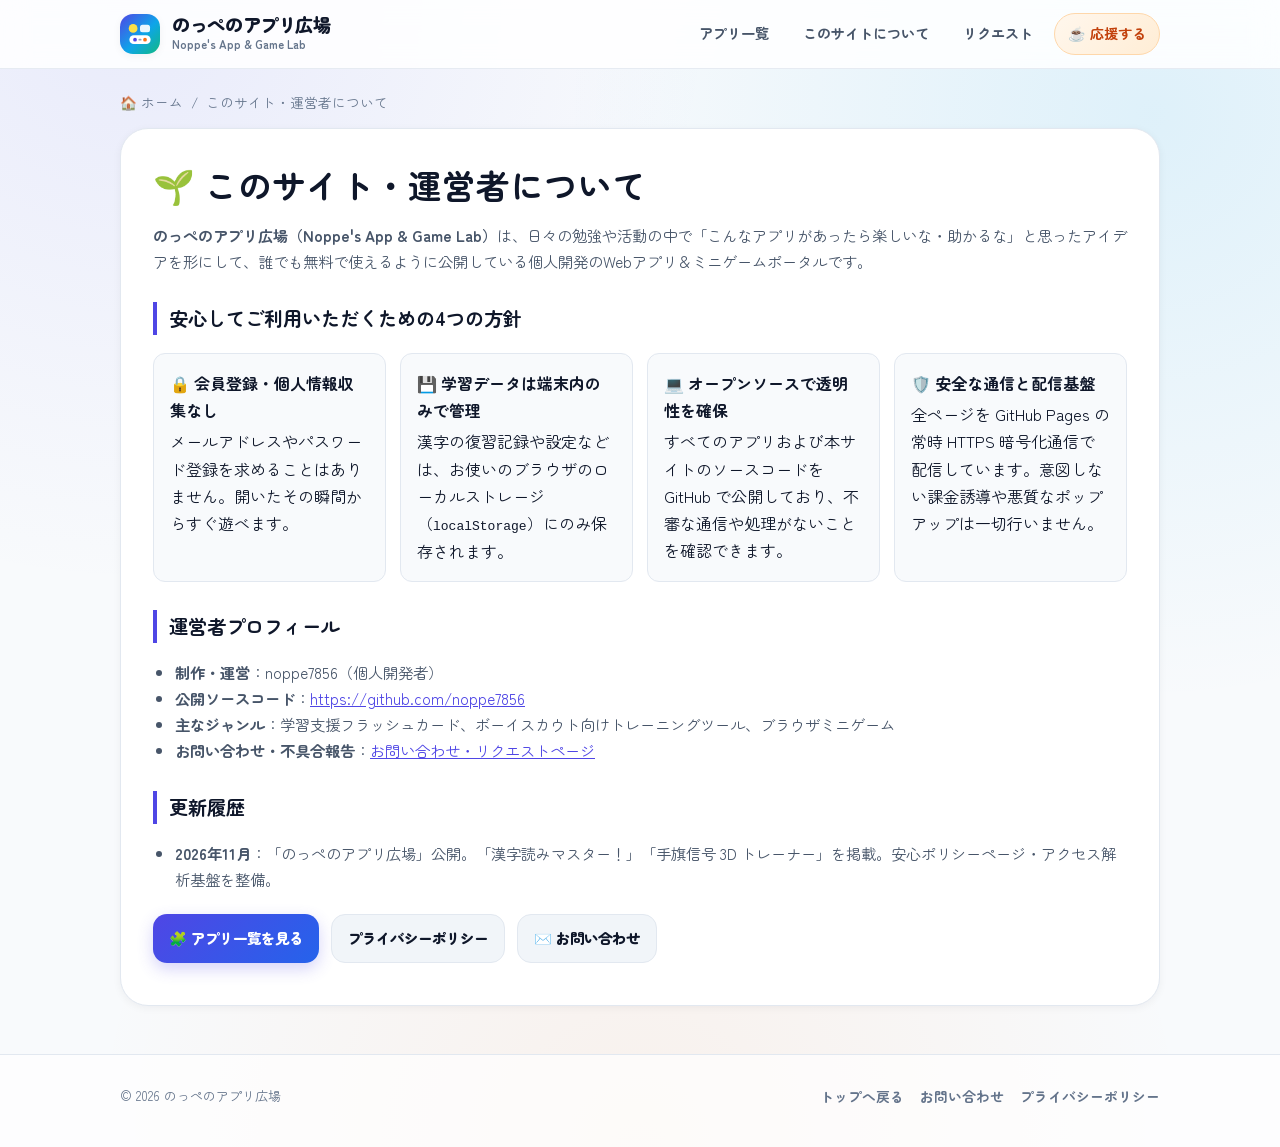
==== about.html @ ec3c34b5 "Add trust & safety pages, OGP image, JSON-LD, shared analytics module, admin stats dashboard, and si" ====
<!DOCTYPE html>
<html lang="ja">
<head>
  <meta charset="UTF-8" />
  <meta name="viewport" content="width=device-width, initial-scale=1.0" />
  <title>このサイト・運営者について｜のっぺのアプリ広場</title>
  <meta name="description" content="のっぺのアプリ広場の運営方針・安全性への取り組み・オープンソース公開・更新履歴についてご紹介します。" />
  <link rel="canonical" href="https://noppe7856.github.io/about.html" />
  <meta property="og:type" content="article" />
  <meta property="og:title" content="このサイト・運営者について｜のっぺのアプリ広場" />
  <meta property="og:description" content="お子さまや保護者・指導者の方も安心して使える無料Webアプリ＆ゲームを公開している個人開発ポータルです。" />
  <meta property="og:url" content="https://noppe7856.github.io/about.html" />
  <meta property="og:image" content="https://noppe7856.github.io/assets/og-image.png" />
  <meta name="twitter:card" content="summary_large_image" />
  <link rel="icon" type="image/svg+xml" href="./assets/favicon.svg" />
  <link rel="preconnect" href="https://fonts.googleapis.com" />
  <link rel="preconnect" href="https://fonts.gstatic.com" crossorigin />
  <link href="https://fonts.googleapis.com/css2?family=Zen+Maru+Gothic:wght@500;700;900&display=swap" rel="stylesheet" />
  <link rel="stylesheet" href="./css/styles.css" />
</head>
<body>
  <header class="site-header">
    <div class="container header-inner">
      <a href="./" class="brand-link">
        <img src="./assets/favicon.svg" alt="" class="brand-logo" />
        <div>
          <div class="brand-name" data-site-name>のっぺのアプリ広場</div>
          <div class="brand-sub" data-site-sub>Noppe's App &amp; Game Lab</div>
        </div>
      </a>
      <nav class="header-nav">
        <a href="./#apps" class="nav-link">アプリ一覧</a>
        <a href="./about.html" class="nav-link">このサイトについて</a>
        <a href="./contact.html" class="nav-link">リクエスト</a>
        <a href="./#support" class="nav-link support-pill">☕ 応援する</a>
      </nav>
    </div>
  </header>

  <main class="container">
    <nav class="breadcrumb" aria-label="パンくずリスト">
      <a href="./">🏠 ホーム</a>
      <span>/</span>
      <span>このサイト・運営者について</span>
    </nav>

    <article class="article-card">
      <h1>🌱 このサイト・運営者について</h1>
      <p>
        <strong>のっぺのアプリ広場（Noppe's App &amp; Game Lab）</strong>は、日々の勉強や活動の中で「こんなアプリがあったら楽しいな・助かるな」と思ったアイデアを形にして、誰でも無料で使えるように公開している個人開発のWebアプリ＆ミニゲームポータルです。
      </p>

      <h2>安心してご利用いただくための4つの方針</h2>
      <div class="feature-grid">
        <div class="feature-item">
          <strong>🔒 会員登録・個人情報収集なし</strong>
          メールアドレスやパスワード登録を求めることはありません。開いたその瞬間からすぐ遊べます。
        </div>
        <div class="feature-item">
          <strong>💾 学習データは端末内のみで管理</strong>
          漢字の復習記録や設定などは、お使いのブラウザのローカルストレージ（<code>localStorage</code>）にのみ保存されます。
        </div>
        <div class="feature-item">
          <strong>💻 オープンソースで透明性を確保</strong>
          すべてのアプリおよび本サイトのソースコードを GitHub で公開しており、不審な通信や処理がないことを確認できます。
        </div>
        <div class="feature-item">
          <strong>🛡️ 安全な通信と配信基盤</strong>
          全ページを GitHub Pages の常時 HTTPS 暗号化通信で配信しています。意図しない課金誘導や悪質なポップアップは一切行いません。
        </div>
      </div>

      <h2>運営者プロフィール</h2>
      <ul>
        <li><strong>制作・運営</strong>：noppe7856（個人開発者）</li>
        <li><strong>公開ソースコード</strong>：<a href="https://github.com/noppe7856" target="_blank" rel="noopener noreferrer" style="color:var(--primary);text-decoration:underline;">https://github.com/noppe7856</a></li>
        <li><strong>主なジャンル</strong>：学習支援フラッシュカード、ボーイスカウト向けトレーニングツール、ブラウザミニゲーム</li>
        <li><strong>お問い合わせ・不具合報告</strong>：<a href="./contact.html" style="color:var(--primary);text-decoration:underline;">お問い合わせ・リクエストページ</a></li>
      </ul>

      <h2>更新履歴</h2>
      <ul>
        <li><strong>2026年11月</strong>：「のっぺのアプリ広場」公開。「漢字読みマスター！」「手旗信号 3D トレーナー」を掲載。安心ポリシーページ・アクセス解析基盤を整備。</li>
      </ul>

      <div class="cta-bar">
        <a href="./#apps" class="btn btn-primary">🧩 アプリ一覧を見る</a>
        <a href="./privacy.html" class="btn btn-secondary">プライバシーポリシー</a>
        <a href="./contact.html" class="btn btn-secondary">✉️ お問い合わせ</a>
      </div>
    </article>
  </main>

  <footer class="site-footer">
    <div class="container footer-inner">
      <div class="copyright">&copy; <span data-year>2026</span> <span data-site-name>のっぺのアプリ広場</span></div>
      <div class="footer-links">
        <a href="./">トップへ戻る</a>
        <a href="./contact.html">お問い合わせ</a>
        <a href="./privacy.html">プライバシーポリシー</a>
      </div>
    </div>
  </footer>

  <script type="module" src="./js/app.js"></script>
</body>
</html>
---- css/styles.css ----
:root {
  --bg: #f8fafc;
  --bg-warm: #fffdf8;
  --surface: #ffffff;
  --surface-soft: #f1f5f9;
  --text: #0f172a;
  --text-muted: #475569;
  --text-subtle: #64748b;
  --border: #e2e8f0;
  --primary: #4f46e5;
  --primary-hover: #4338ca;
  --secondary: #0ea5e9;
  --accent: #f97316;
  --emerald: #10b981;
  --radius-sm: 12px;
  --radius-md: 20px;
  --radius-lg: 28px;
  --shadow-sm: 0 2px 8px rgba(15, 23, 42, 0.05);
  --shadow-md: 0 10px 30px -10px rgba(79, 70, 229, 0.16), 0 4px 12px rgba(15, 23, 42, 0.05);
  --shadow-lg: 0 20px 45px -16px rgba(79, 70, 229, 0.24), 0 8px 20px rgba(15, 23, 42, 0.06);
}

*,
*::before,
*::after {
  box-sizing: border-box;
}

html {
  scroll-behavior: smooth;
}

body {
  margin: 0;
  font-family: "Zen Maru Gothic", "Hiragino Maru Gothic ProN", "Hiragino Kaku Gothic ProN", "Yu Gothic", Meiryo, sans-serif;
  color: var(--text);
  background:
    radial-gradient(circle at 10% 0%, rgba(99, 102, 241, 0.1), transparent 36%),
    radial-gradient(circle at 90% 10%, rgba(14, 165, 233, 0.11), transparent 38%),
    radial-gradient(circle at 50% 100%, rgba(249, 115, 22, 0.07), transparent 42%),
    var(--bg);
  min-height: 100vh;
  line-height: 1.7;
  -webkit-font-smoothing: antialiased;
}

a {
  color: inherit;
  text-decoration: none;
}

.container {
  width: 100%;
  max-width: 1080px;
  margin: 0 auto;
  padding: 0 20px;
}

/* Header */
.site-header {
  position: sticky;
  top: 0;
  z-index: 40;
  background: rgba(255, 255, 255, 0.86);
  backdrop-filter: blur(14px);
  -webkit-backdrop-filter: blur(14px);
  border-bottom: 1px solid rgba(226, 232, 240, 0.85);
}

.header-inner {
  display: flex;
  align-items: center;
  justify-content: space-between;
  gap: 16px;
  min-height: 68px;
}

.brand-link {
  display: inline-flex;
  align-items: center;
  gap: 12px;
}

.brand-logo {
  width: 40px;
  height: 40px;
  border-radius: 13px;
  box-shadow: var(--shadow-sm);
  flex-shrink: 0;
}

.brand-name {
  font-size: 1.15rem;
  font-weight: 800;
  letter-spacing: -0.02em;
  line-height: 1.2;
}

.brand-sub {
  font-size: 0.72rem;
  color: var(--text-subtle);
  font-weight: 700;
}

.header-nav {
  display: flex;
  align-items: center;
  gap: 8px;
  flex-wrap: wrap;
}

.nav-link {
  padding: 8px 13px;
  border-radius: 999px;
  font-size: 0.88rem;
  font-weight: 700;
  color: var(--text-muted);
  transition: background 0.18s ease, color 0.18s ease, transform 0.18s ease;
}

.nav-link:hover {
  background: var(--surface-soft);
  color: var(--primary);
}

.nav-link.support-pill {
  background: linear-gradient(135deg, #fff7ed, #ffedd5);
  color: #c2410c;
  border: 1px solid #fed7aa;
}

.nav-link.support-pill:hover {
  transform: translateY(-1px);
  box-shadow: 0 4px 12px rgba(249, 115, 22, 0.18);
}

/* Hero */
.hero {
  padding: 46px 0 28px;
}

.hero-card {
  position: relative;
  overflow: hidden;
  border-radius: var(--radius-lg);
  padding: 40px 36px;
  background: linear-gradient(135deg, #4f46e5 0%, #2563eb 52%, #0ea5e9 100%);
  color: #ffffff;
  box-shadow: var(--shadow-lg);
}

.hero-card::before,
.hero-card::after {
  content: "";
  position: absolute;
  border-radius: 999px;
  pointer-events: none;
}

.hero-card::before {
  width: 280px;
  height: 280px;
  right: -70px;
  top: -80px;
  background: radial-gradient(circle, rgba(255, 255, 255, 0.24), transparent 70%);
}

.hero-card::after {
  width: 220px;
  height: 220px;
  left: -60px;
  bottom: -90px;
  background: radial-gradient(circle, rgba(253, 224, 71, 0.22), transparent 70%);
}

.hero-content {
  position: relative;
  z-index: 1;
  max-width: 720px;
}

.hero-eyebrow {
  display: inline-flex;
  align-items: center;
  gap: 8px;
  padding: 6px 14px;
  border-radius: 999px;
  background: rgba(255, 255, 255, 0.18);
  border: 1px solid rgba(255, 255, 255, 0.28);
  font-size: 0.82rem;
  font-weight: 700;
  margin-bottom: 14px;
}

.hero h1 {
  margin: 0 0 12px;
  font-size: clamp(1.7rem, 3.8vw, 2.55rem);
  line-height: 1.28;
  letter-spacing: -0.02em;
}

.hero p {
  margin: 0 0 22px;
  font-size: clamp(0.95rem, 1.8vw, 1.08rem);
  color: rgba(255, 255, 255, 0.92);
}

.hero-badges {
  display: flex;
  flex-wrap: wrap;
  gap: 10px;
}

.hero-badge {
  display: inline-flex;
  align-items: center;
  gap: 6px;
  padding: 7px 14px;
  border-radius: 999px;
  background: rgba(15, 23, 42, 0.18);
  font-size: 0.84rem;
  font-weight: 700;
}

/* Section & Controls */
.section {
  padding: 24px 0;
}

.section-header {
  display: flex;
  align-items: flex-end;
  justify-content: space-between;
  gap: 16px;
  flex-wrap: wrap;
  margin-bottom: 18px;
}

.section-title {
  margin: 0;
  font-size: 1.4rem;
  font-weight: 800;
  letter-spacing: -0.01em;
  display: flex;
  align-items: center;
  gap: 8px;
}

.section-sub {
  margin: 4px 0 0;
  font-size: 0.9rem;
  color: var(--text-subtle);
}

.toolbar {
  display: flex;
  align-items: center;
  justify-content: space-between;
  gap: 14px;
  flex-wrap: wrap;
  margin-bottom: 22px;
}

.filter-tabs {
  display: flex;
  align-items: center;
  gap: 8px;
  flex-wrap: wrap;
}

.filter-btn {
  border: 1px solid var(--border);
  background: var(--surface);
  color: var(--text-muted);
  padding: 8px 15px;
  border-radius: 999px;
  font-family: inherit;
  font-size: 0.88rem;
  font-weight: 700;
  cursor: pointer;
  transition: all 0.18s ease;
}

.filter-btn:hover {
  border-color: #c7d2fe;
  color: var(--primary);
}

.filter-btn.active {
  background: var(--primary);
  color: #ffffff;
  border-color: var(--primary);
  box-shadow: 0 6px 16px rgba(79, 70, 229, 0.25);
}

.search-box {
  position: relative;
  flex: 0 1 260px;
  width: 100%;
}

.search-box input {
  width: 100%;
  padding: 10px 14px 10px 38px;
  border-radius: 999px;
  border: 1px solid var(--border);
  background: var(--surface);
  font-family: inherit;
  font-size: 0.9rem;
  color: var(--text);
  outline: none;
  transition: border-color 0.18s ease, box-shadow 0.18s ease;
}

.search-box input:focus {
  border-color: var(--primary);
  box-shadow: 0 0 0 3px rgba(79, 70, 229, 0.14);
}

.search-icon {
  position: absolute;
  left: 13px;
  top: 50%;
  transform: translateY(-50%);
  font-size: 0.95rem;
  pointer-events: none;
}

/* App Cards Grid */
.apps-grid {
  display: grid;
  grid-template-columns: repeat(auto-fill, minmax(300px, 1fr));
  gap: 22px;
}

.app-card {
  display: flex;
  flex-direction: column;
  background: var(--surface);
  border: 1px solid var(--border);
  border-radius: var(--radius-md);
  overflow: hidden;
  box-shadow: var(--shadow-sm);
  transition: transform 0.22s ease, box-shadow 0.22s ease, border-color 0.22s ease;
}

.app-card:hover {
  transform: translateY(-5px);
  box-shadow: var(--shadow-md);
  border-color: #cbd5e1;
}

.app-thumb {
  position: relative;
  height: 158px;
  padding: 20px;
  display: flex;
  align-items: center;
  justify-content: center;
  color: #ffffff;
  overflow: hidden;
}

.app-thumb::after {
  content: "";
  position: absolute;
  inset: 0;
  background: radial-gradient(circle at 80% 20%, rgba(255, 255, 255, 0.28), transparent 55%);
  pointer-events: none;
}

.app-thumb-icon {
  position: relative;
  z-index: 1;
  width: 78px;
  height: 78px;
  border-radius: 24px;
  background: rgba(255, 255, 255, 0.22);
  border: 2px solid rgba(255, 255, 255, 0.45);
  backdrop-filter: blur(8px);
  display: flex;
  align-items: center;
  justify-content: center;
  font-size: 2.35rem;
  font-weight: 900;
  box-shadow: 0 12px 24px rgba(15, 23, 42, 0.16);
}

.app-badge {
  position: absolute;
  top: 14px;
  left: 14px;
  z-index: 2;
  padding: 4px 11px;
  border-radius: 999px;
  background: rgba(15, 23, 42, 0.34);
  backdrop-filter: blur(6px);
  font-size: 0.75rem;
  font-weight: 700;
  color: #ffffff;
}

.app-category-chip {
  position: absolute;
  bottom: 12px;
  right: 14px;
  z-index: 2;
  padding: 4px 10px;
  border-radius: 999px;
  background: rgba(255, 255, 255, 0.92);
  color: var(--text);
  font-size: 0.74rem;
  font-weight: 800;
}

.app-body {
  padding: 20px;
  display: flex;
  flex-direction: column;
  flex: 1;
}

.app-title {
  margin: 0 0 4px;
  font-size: 1.2rem;
  font-weight: 800;
}

.app-subtitle {
  margin: 0 0 10px;
  font-size: 0.83rem;
  font-weight: 700;
  color: var(--primary);
}

.app-desc {
  margin: 0 0 14px;
  font-size: 0.9rem;
  color: var(--text-muted);
  flex: 1;
}

.tag-list {
  display: flex;
  flex-wrap: wrap;
  gap: 6px;
  margin-bottom: 16px;
}

.tag {
  padding: 3px 10px;
  border-radius: 999px;
  background: var(--surface-soft);
  color: var(--text-subtle);
  font-size: 0.76rem;
  font-weight: 700;
}

.app-actions {
  display: grid;
  grid-template-columns: 1fr auto;
  gap: 10px;
}

.btn {
  display: inline-flex;
  align-items: center;
  justify-content: center;
  gap: 7px;
  padding: 11px 16px;
  border-radius: 14px;
  font-family: inherit;
  font-size: 0.9rem;
  font-weight: 800;
  border: none;
  cursor: pointer;
  transition: transform 0.16s ease, box-shadow 0.16s ease, background 0.16s ease;
}

.btn:active {
  transform: scale(0.98);
}

.btn-primary {
  background: linear-gradient(135deg, #4f46e5, #2563eb);
  color: #ffffff;
  box-shadow: 0 6px 16px rgba(79, 70, 229, 0.24);
}

.btn-primary:hover {
  transform: translateY(-1px);
  box-shadow: 0 10px 22px rgba(79, 70, 229, 0.3);
}

.btn-secondary {
  background: var(--surface-soft);
  color: var(--text);
  border: 1px solid var(--border);
}

.btn-secondary:hover {
  background: #e2e8f0;
}

.btn-support {
  background: linear-gradient(135deg, #f97316, #ec4899);
  color: #ffffff;
  box-shadow: 0 8px 20px rgba(249, 115, 22, 0.28);
}

.btn-support:hover {
  transform: translateY(-2px);
  box-shadow: 0 12px 24px rgba(249, 115, 22, 0.35);
}

/* Coming Soon Card */
.app-card.coming-soon {
  border: 2px dashed #cbd5e1;
  background: linear-gradient(180deg, rgba(255, 255, 255, 0.72), rgba(241, 245, 249, 0.82));
  justify-content: center;
  align-items: center;
  text-align: center;
  padding: 32px 24px;
  box-shadow: none;
}

.app-card.coming-soon:hover {
  transform: translateY(-2px);
  border-color: #94a3b8;
}

.coming-emoji {
  font-size: 2.6rem;
  margin-bottom: 10px;
}

/* Ad Slot (Hidden unless AdSense is enabled in site-config.js) */
.ad-slot-wrapper {
  display: none;
  margin: 26px 0;
  padding: 14px;
  border-radius: var(--radius-md);
  background: var(--surface);
  border: 1px solid var(--border);
  text-align: center;
}

.ad-slot-wrapper.is-active {
  display: block;
}

.ad-label {
  font-size: 0.72rem;
  color: var(--text-subtle);
  letter-spacing: 0.08em;
  margin-bottom: 8px;
}

/* Support Banner */
.support-card {
  border-radius: var(--radius-lg);
  padding: 32px 30px;
  background: linear-gradient(135deg, #fff7ed 0%, #fff1f2 52%, #eef2ff 100%);
  border: 1px solid #fed7aa;
  box-shadow: var(--shadow-sm);
  display: grid;
  grid-template-columns: 1.5fr 1fr;
  gap: 24px;
  align-items: center;
}

.support-card h2 {
  margin: 0 0 8px;
  font-size: 1.45rem;
  font-weight: 800;
  color: #9a3412;
}

.support-card p {
  margin: 0;
  color: var(--text-muted);
  font-size: 0.95rem;
}

.support-actions {
  display: flex;
  flex-direction: column;
  gap: 10px;
}

.support-status-note {
  font-size: 0.8rem;
  color: #9a3412;
  background: rgba(255, 255, 255, 0.78);
  border: 1px dashed #fdba74;
  border-radius: 12px;
  padding: 10px 12px;
}

.share-row {
  display: flex;
  gap: 8px;
  flex-wrap: wrap;
}

.share-btn {
  flex: 1;
  min-width: 110px;
  padding: 9px 12px;
  border-radius: 12px;
  border: 1px solid var(--border);
  background: var(--surface);
  font-family: inherit;
  font-size: 0.84rem;
  font-weight: 700;
  color: var(--text);
  cursor: pointer;
  display: inline-flex;
  align-items: center;
  justify-content: center;
  gap: 6px;
  transition: background 0.16s ease, transform 0.16s ease;
}

.share-btn:hover {
  background: var(--surface-soft);
  transform: translateY(-1px);
}

/* Detail & Article Pages */
.breadcrumb {
  display: flex;
  align-items: center;
  gap: 8px;
  font-size: 0.85rem;
  color: var(--text-subtle);
  margin: 22px 0 14px;
}

.breadcrumb a:hover {
  color: var(--primary);
  text-decoration: underline;
}

.article-card {
  background: var(--surface);
  border: 1px solid var(--border);
  border-radius: var(--radius-lg);
  padding: 34px 32px;
  box-shadow: var(--shadow-sm);
}

.article-card h1 {
  margin: 0 0 10px;
  font-size: clamp(1.5rem, 3vw, 2.1rem);
  line-height: 1.3;
}

.article-card h2 {
  margin: 28px 0 10px;
  font-size: 1.2rem;
  padding-left: 12px;
  border-left: 4px solid var(--primary);
}

.article-card p,
.article-card li {
  color: var(--text-muted);
  font-size: 0.96rem;
}

.article-card ul,
.article-card ol {
  padding-left: 22px;
}

.feature-grid {
  display: grid;
  grid-template-columns: repeat(auto-fit, minmax(220px, 1fr));
  gap: 14px;
  margin: 18px 0;
}

.feature-item {
  background: var(--bg);
  border: 1px solid var(--border);
  border-radius: var(--radius-sm);
  padding: 16px;
}

.feature-item strong {
  display: block;
  margin-bottom: 4px;
  color: var(--text);
}

.cta-bar {
  display: flex;
  flex-wrap: wrap;
  gap: 12px;
  margin: 22px 0 8px;
}

/* Footer */
.site-footer {
  margin-top: 48px;
  padding: 30px 0 40px;
  border-top: 1px solid var(--border);
  background: rgba(255, 255, 255, 0.7);
}

.footer-inner {
  display: flex;
  align-items: center;
  justify-content: space-between;
  gap: 16px;
  flex-wrap: wrap;
}

.footer-links {
  display: flex;
  align-items: center;
  gap: 16px;
  flex-wrap: wrap;
  font-size: 0.86rem;
  font-weight: 700;
  color: var(--text-subtle);
}

.footer-links a:hover {
  color: var(--primary);
}

.copyright {
  font-size: 0.82rem;
  color: var(--text-subtle);
}

.empty-result {
  grid-column: 1 / -1;
  text-align: center;
  padding: 44px 20px;
  background: var(--surface);
  border: 1px dashed var(--border);
  border-radius: var(--radius-md);
  color: var(--text-subtle);
}

.toast {
  position: fixed;
  bottom: 24px;
  left: 50%;
  transform: translateX(-50%) translateY(20px);
  background: #0f172a;
  color: #ffffff;
  padding: 10px 18px;
  border-radius: 999px;
  font-size: 0.86rem;
  font-weight: 700;
  opacity: 0;
  pointer-events: none;
  transition: opacity 0.22s ease, transform 0.22s ease;
  z-index: 60;
}

.toast.show {
  opacity: 1;
  transform: translateX(-50%) translateY(0);
}

/* Trust & Safety Section */
.trust-strip {
  display: grid;
  grid-template-columns: repeat(auto-fit, minmax(210px, 1fr));
  gap: 14px;
  margin-top: 20px;
}

.trust-item {
  background: var(--surface);
  border: 1px solid var(--border);
  border-radius: var(--radius-sm);
  padding: 16px;
  box-shadow: var(--shadow-sm);
  display: flex;
  align-items: flex-start;
  gap: 12px;
}

.trust-icon {
  width: 38px;
  height: 38px;
  border-radius: 12px;
  background: #eef2ff;
  color: var(--primary);
  display: inline-flex;
  align-items: center;
  justify-content: center;
  font-size: 1.2rem;
  flex-shrink: 0;
}

.trust-item strong {
  display: block;
  font-size: 0.92rem;
  margin-bottom: 2px;
}

.trust-item span {
  display: block;
  font-size: 0.8rem;
  color: var(--text-subtle);
  line-height: 1.5;
}

.app-trust-meta {
  display: flex;
  align-items: center;
  justify-content: space-between;
  gap: 8px;
  flex-wrap: wrap;
  padding: 8px 10px;
  margin-bottom: 14px;
  border-radius: 10px;
  background: #f8fafc;
  border: 1px solid var(--border);
  font-size: 0.74rem;
  color: var(--text-subtle);
}

.app-trust-meta a {
  color: var(--primary);
  font-weight: 700;
}

.app-trust-meta a:hover {
  text-decoration: underline;
}

/* Admin Stats Dashboard */
.status-grid {
  display: grid;
  grid-template-columns: repeat(auto-fit, minmax(230px, 1fr));
  gap: 14px;
  margin: 18px 0 24px;
}

.status-card {
  background: var(--bg);
  border: 1px solid var(--border);
  border-radius: var(--radius-sm);
  padding: 16px;
}

.status-head {
  display: flex;
  align-items: center;
  justify-content: space-between;
  gap: 8px;
  margin-bottom: 8px;
}

.pill-ok {
  display: inline-flex;
  align-items: center;
  gap: 4px;
  padding: 3px 10px;
  border-radius: 999px;
  background: #dcfce7;
  color: #166534;
  font-size: 0.74rem;
  font-weight: 800;
}

.pill-off {
  display: inline-flex;
  align-items: center;
  gap: 4px;
  padding: 3px 10px;
  border-radius: 999px;
  background: #f1f5f9;
  color: #64748b;
  font-size: 0.74rem;
  font-weight: 800;
}

.stats-table {
  width: 100%;
  border-collapse: collapse;
  font-size: 0.88rem;
  margin: 14px 0;
}

.stats-table th,
.stats-table td {
  padding: 10px 12px;
  border-bottom: 1px solid var(--border);
  text-align: left;
}

.stats-table th {
  background: var(--surface-soft);
  font-weight: 800;
  color: var(--text);
}

.code-block {
  background: #0f172a;
  color: #e2e8f0;
  padding: 14px 16px;
  border-radius: 12px;
  overflow-x: auto;
  font-family: ui-monospace, SFMono-Regular, Menlo, Monaco, Consolas, monospace;
  font-size: 0.82rem;
  line-height: 1.6;
}

@media (max-width: 760px) {
  .hero-card {
    padding: 28px 22px;
  }

  .support-card {
    grid-template-columns: 1fr;
    padding: 24px 20px;
  }

  .article-card {
    padding: 24px 18px;
  }

  .header-inner {
    padding: 8px 0;
  }
}
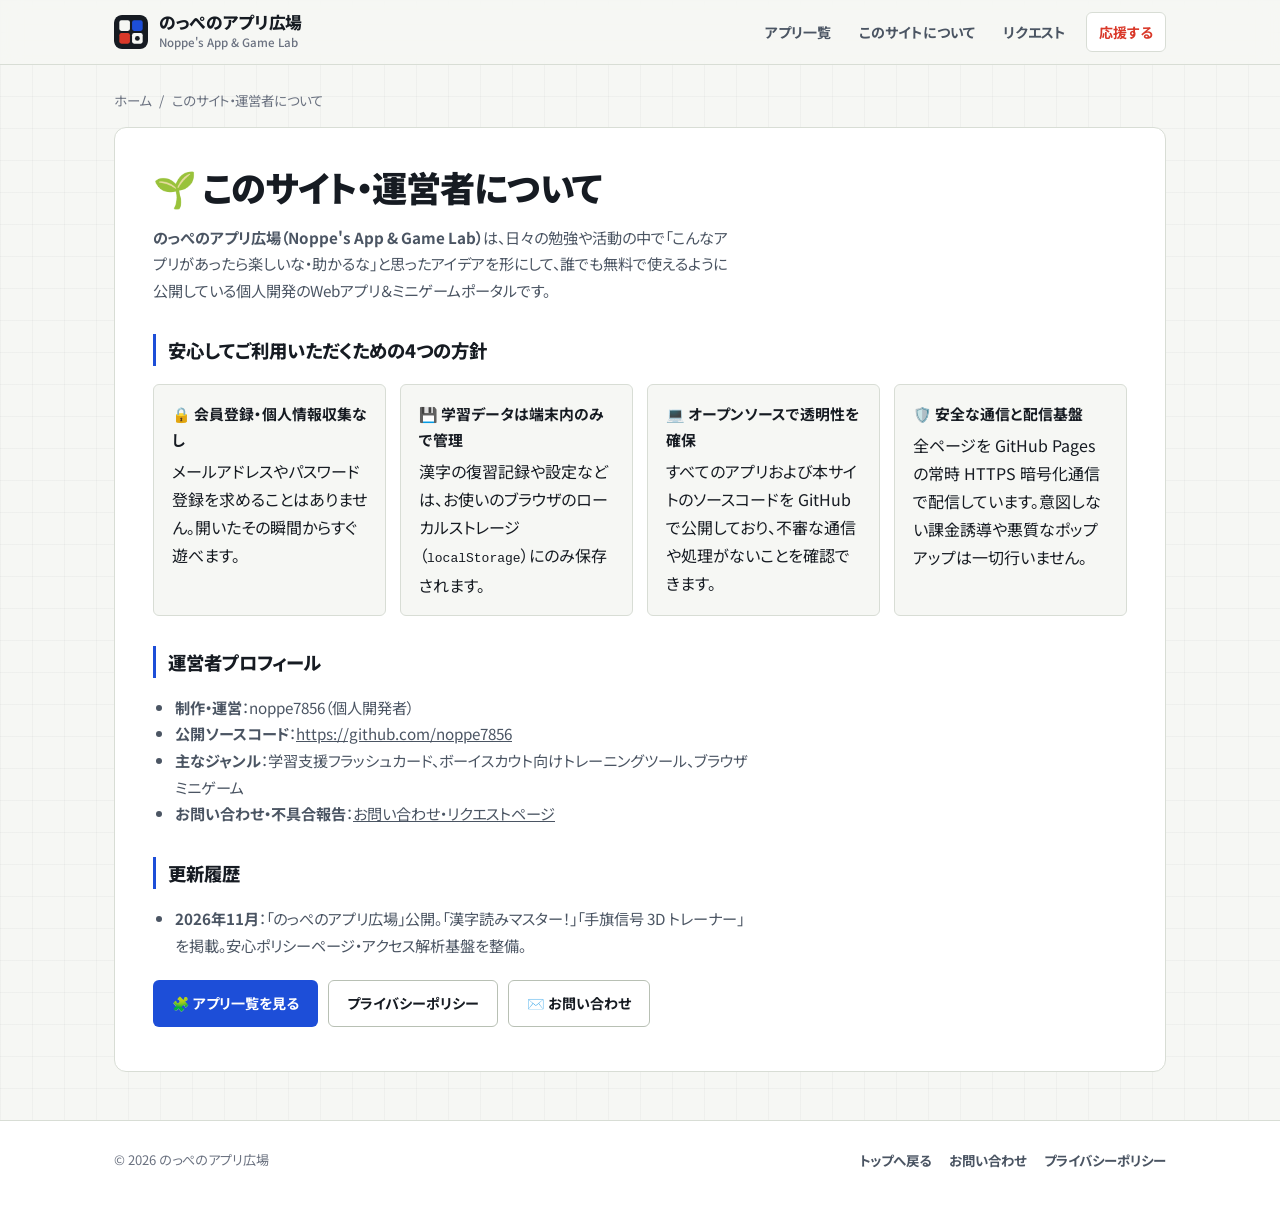
==== commit e470736d: "Redesign portal with editorial craft stationery system and custom SVG app artwork" ====
--- a/about.html
+++ b/about.html
@@ -15,7 +15,7 @@
   <link rel="icon" type="image/svg+xml" href="./assets/favicon.svg" />
   <link rel="preconnect" href="https://fonts.googleapis.com" />
   <link rel="preconnect" href="https://fonts.gstatic.com" crossorigin />
-  <link href="https://fonts.googleapis.com/css2?family=Zen+Maru+Gothic:wght@500;700;900&display=swap" rel="stylesheet" />
+  <link href="https://fonts.googleapis.com/css2?family=Noto+Sans+JP:wght@500;700;900&display=swap" rel="stylesheet" />
   <link rel="stylesheet" href="./css/styles.css" />
 </head>
 <body>
@@ -32,14 +32,14 @@
         <a href="./#apps" class="nav-link">アプリ一覧</a>
         <a href="./about.html" class="nav-link">このサイトについて</a>
         <a href="./contact.html" class="nav-link">リクエスト</a>
-        <a href="./#support" class="nav-link support-pill">☕ 応援する</a>
+        <a href="./#support" class="nav-link support-pill">応援する</a>
       </nav>
     </div>
   </header>
 
   <main class="container">
     <nav class="breadcrumb" aria-label="パンくずリスト">
-      <a href="./">🏠 ホーム</a>
+      <a href="./">ホーム</a>
       <span>/</span>
       <span>このサイト・運営者について</span>
     </nav>
--- a/css/styles.css
+++ b/css/styles.css
@@ -1,23 +1,21 @@
 :root {
-  --bg: #f8fafc;
-  --bg-warm: #fffdf8;
+  --paper: #f6f7f4;
   --surface: #ffffff;
-  --surface-soft: #f1f5f9;
-  --text: #0f172a;
-  --text-muted: #475569;
-  --text-subtle: #64748b;
-  --border: #e2e8f0;
-  --primary: #4f46e5;
-  --primary-hover: #4338ca;
-  --secondary: #0ea5e9;
-  --accent: #f97316;
-  --emerald: #10b981;
-  --radius-sm: 12px;
-  --radius-md: 20px;
-  --radius-lg: 28px;
-  --shadow-sm: 0 2px 8px rgba(15, 23, 42, 0.05);
-  --shadow-md: 0 10px 30px -10px rgba(79, 70, 229, 0.16), 0 4px 12px rgba(15, 23, 42, 0.05);
-  --shadow-lg: 0 20px 45px -16px rgba(79, 70, 229, 0.24), 0 8px 20px rgba(15, 23, 42, 0.06);
+  --surface-tint: #eef0eb;
+  --ink: #161b22;
+  --ink-muted: #4b5563;
+  --ink-subtle: #6b7280;
+  --line: #d8ddd5;
+  --line-strong: #b8c0b4;
+  --cobalt: #1d4ed8;
+  --cobalt-hover: #1e40af;
+  --cobalt-soft: #eff6ff;
+  --signal: #d93829;
+  --signal-soft: #fef2f2;
+  --focus: #1d4ed8;
+  --radius-sm: 6px;
+  --radius-md: 12px;
+  --radius-lg: 18px;
 }
 
 *,
@@ -32,15 +30,16 @@
 
 body {
   margin: 0;
-  font-family: "Zen Maru Gothic", "Hiragino Maru Gothic ProN", "Hiragino Kaku Gothic ProN", "Yu Gothic", Meiryo, sans-serif;
-  color: var(--text);
-  background:
-    radial-gradient(circle at 10% 0%, rgba(99, 102, 241, 0.1), transparent 36%),
-    radial-gradient(circle at 90% 10%, rgba(14, 165, 233, 0.11), transparent 38%),
-    radial-gradient(circle at 50% 100%, rgba(249, 115, 22, 0.07), transparent 42%),
-    var(--bg);
+  font-family: "Noto Sans JP", "Hiragino Kaku Gothic ProN", "Yu Gothic", Meiryo, sans-serif;
+  font-feature-settings: "palt" 1;
+  color: var(--ink);
+  background-color: var(--paper);
+  background-image:
+    linear-gradient(to right, rgba(22, 27, 34, 0.03) 1px, transparent 1px),
+    linear-gradient(to bottom, rgba(22, 27, 34, 0.03) 1px, transparent 1px);
+  background-size: 32px 32px;
   min-height: 100vh;
-  line-height: 1.7;
+  line-height: 1.75;
   -webkit-font-smoothing: antialiased;
 }
 
@@ -49,11 +48,18 @@
   text-decoration: none;
 }
 
+a:focus-visible,
+button:focus-visible,
+input:focus-visible {
+  outline: 2px solid var(--focus);
+  outline-offset: 2px;
+}
+
 .container {
   width: 100%;
-  max-width: 1080px;
+  max-width: 1100px;
   margin: 0 auto;
-  padding: 0 20px;
+  padding: 0 24px;
 }
 
 /* Header */
@@ -61,10 +67,10 @@
   position: sticky;
   top: 0;
   z-index: 40;
-  background: rgba(255, 255, 255, 0.86);
-  backdrop-filter: blur(14px);
-  -webkit-backdrop-filter: blur(14px);
-  border-bottom: 1px solid rgba(226, 232, 240, 0.85);
+  background: rgba(246, 247, 244, 0.92);
+  backdrop-filter: blur(10px);
+  -webkit-backdrop-filter: blur(10px);
+  border-bottom: 1px solid var(--line);
 }
 
 .header-inner {
@@ -72,25 +78,24 @@
   align-items: center;
   justify-content: space-between;
   gap: 16px;
-  min-height: 68px;
+  min-height: 64px;
 }
 
 .brand-link {
   display: inline-flex;
   align-items: center;
-  gap: 12px;
+  gap: 11px;
 }
 
 .brand-logo {
-  width: 40px;
-  height: 40px;
-  border-radius: 13px;
-  box-shadow: var(--shadow-sm);
+  width: 34px;
+  height: 34px;
+  border-radius: 8px;
   flex-shrink: 0;
 }
 
 .brand-name {
-  font-size: 1.15rem;
+  font-size: 1.05rem;
   font-weight: 800;
   letter-spacing: -0.02em;
   line-height: 1.2;
@@ -98,138 +103,154 @@
 
 .brand-sub {
   font-size: 0.72rem;
-  color: var(--text-subtle);
-  font-weight: 700;
+  color: var(--ink-subtle);
+  font-weight: 500;
 }
 
 .header-nav {
   display: flex;
   align-items: center;
+  gap: 4px;
+  flex-wrap: wrap;
+}
+
+.nav-link {
+  padding: 7px 12px;
+  border-radius: var(--radius-sm);
+  font-size: 0.875rem;
+  font-weight: 700;
+  color: var(--ink-muted);
+  transition: background-color 0.15s ease, color 0.15s ease;
+}
+
+.nav-link:hover {
+  background: var(--surface-tint);
+  color: var(--ink);
+}
+
+.nav-link.support-pill {
+  margin-left: 4px;
+  background: var(--surface);
+  color: var(--signal);
+  border: 1px solid var(--line);
+}
+
+.nav-link.support-pill:hover {
+  border-color: var(--signal);
+  background: var(--signal-soft);
+}
+
+/* Hero (Editorial, quiet, grounded) */
+.hero {
+  padding: 48px 0 24px;
+}
+
+.hero-grid {
+  display: grid;
+  grid-template-columns: minmax(0, 1.35fr) minmax(0, 0.65fr);
+  gap: 28px;
+  align-items: end;
+  padding-bottom: 28px;
+  border-bottom: 1px solid var(--line);
+}
+
+.hero h1 {
+  margin: 0 0 14px;
+  font-size: clamp(1.85rem, 4.2vw, 2.85rem);
+  font-weight: 900;
+  line-height: 1.22;
+  letter-spacing: -0.03em;
+  max-width: 18ch;
+}
+
+.hero-lead {
+  margin: 0;
+  font-size: 1rem;
+  color: var(--ink-muted);
+  max-width: 58ch;
+}
+
+.hero-aside {
+  display: flex;
+  flex-direction: column;
+  align-items: flex-start;
+  gap: 10px;
+  padding-left: 24px;
+  border-left: 1px solid var(--line);
+}
+
+.hero-meta-line {
+  font-size: 0.85rem;
+  color: var(--ink-muted);
+  display: flex;
+  align-items: center;
   gap: 8px;
-  flex-wrap: wrap;
-}
-
-.nav-link {
-  padding: 8px 13px;
-  border-radius: 999px;
+}
+
+.hero-dot {
+  width: 7px;
+  height: 7px;
+  border-radius: 50%;
+  background: var(--cobalt);
+  flex-shrink: 0;
+}
+
+.hero-dot.signal {
+  background: var(--signal);
+}
+
+/* Trust Strip: single disciplined ruled band instead of 4 heavy cards */
+.trust-band {
+  display: grid;
+  grid-template-columns: repeat(4, minmax(0, 1fr));
+  margin-top: 20px;
+  background: var(--surface);
+  border: 1px solid var(--line);
+  border-radius: var(--radius-md);
+  overflow: hidden;
+}
+
+.trust-cell {
+  padding: 16px 18px;
+  border-right: 1px solid var(--line);
+}
+
+.trust-cell:last-child {
+  border-right: none;
+}
+
+.trust-cell-head {
+  display: flex;
+  align-items: center;
+  gap: 8px;
+  margin-bottom: 4px;
   font-size: 0.88rem;
-  font-weight: 700;
-  color: var(--text-muted);
-  transition: background 0.18s ease, color 0.18s ease, transform 0.18s ease;
-}
-
-.nav-link:hover {
-  background: var(--surface-soft);
-  color: var(--primary);
-}
-
-.nav-link.support-pill {
-  background: linear-gradient(135deg, #fff7ed, #ffedd5);
-  color: #c2410c;
-  border: 1px solid #fed7aa;
-}
-
-.nav-link.support-pill:hover {
-  transform: translateY(-1px);
-  box-shadow: 0 4px 12px rgba(249, 115, 22, 0.18);
-}
-
-/* Hero */
-.hero {
-  padding: 46px 0 28px;
-}
-
-.hero-card {
-  position: relative;
-  overflow: hidden;
-  border-radius: var(--radius-lg);
-  padding: 40px 36px;
-  background: linear-gradient(135deg, #4f46e5 0%, #2563eb 52%, #0ea5e9 100%);
-  color: #ffffff;
-  box-shadow: var(--shadow-lg);
-}
-
-.hero-card::before,
-.hero-card::after {
-  content: "";
-  position: absolute;
-  border-radius: 999px;
-  pointer-events: none;
-}
-
-.hero-card::before {
-  width: 280px;
-  height: 280px;
-  right: -70px;
-  top: -80px;
-  background: radial-gradient(circle, rgba(255, 255, 255, 0.24), transparent 70%);
-}
-
-.hero-card::after {
-  width: 220px;
-  height: 220px;
-  left: -60px;
-  bottom: -90px;
-  background: radial-gradient(circle, rgba(253, 224, 71, 0.22), transparent 70%);
-}
-
-.hero-content {
-  position: relative;
-  z-index: 1;
-  max-width: 720px;
-}
-
-.hero-eyebrow {
-  display: inline-flex;
-  align-items: center;
-  gap: 8px;
-  padding: 6px 14px;
-  border-radius: 999px;
-  background: rgba(255, 255, 255, 0.18);
-  border: 1px solid rgba(255, 255, 255, 0.28);
-  font-size: 0.82rem;
-  font-weight: 700;
-  margin-bottom: 14px;
-}
-
-.hero h1 {
-  margin: 0 0 12px;
-  font-size: clamp(1.7rem, 3.8vw, 2.55rem);
-  line-height: 1.28;
-  letter-spacing: -0.02em;
-}
-
-.hero p {
-  margin: 0 0 22px;
-  font-size: clamp(0.95rem, 1.8vw, 1.08rem);
-  color: rgba(255, 255, 255, 0.92);
-}
-
-.hero-badges {
-  display: flex;
-  flex-wrap: wrap;
-  gap: 10px;
-}
-
-.hero-badge {
-  display: inline-flex;
-  align-items: center;
-  gap: 6px;
-  padding: 7px 14px;
-  border-radius: 999px;
-  background: rgba(15, 23, 42, 0.18);
-  font-size: 0.84rem;
-  font-weight: 700;
+  font-weight: 800;
+  color: var(--ink);
+}
+
+.trust-cell-head svg {
+  width: 16px;
+  height: 16px;
+  color: var(--cobalt);
+  flex-shrink: 0;
+}
+
+.trust-cell p {
+  margin: 0;
+  font-size: 0.79rem;
+  color: var(--ink-subtle);
+  line-height: 1.55;
 }
 
 /* Section & Controls */
 .section {
-  padding: 24px 0;
+  padding: 36px 0;
 }
 
 .section-header {
   display: flex;
-  align-items: flex-end;
+  align-items: baseline;
   justify-content: space-between;
   gap: 16px;
   flex-wrap: wrap;
@@ -238,18 +259,18 @@
 
 .section-title {
   margin: 0;
-  font-size: 1.4rem;
+  font-size: 1.35rem;
   font-weight: 800;
-  letter-spacing: -0.01em;
-  display: flex;
-  align-items: center;
-  gap: 8px;
-}
-
-.section-sub {
-  margin: 4px 0 0;
-  font-size: 0.9rem;
-  color: var(--text-subtle);
+  letter-spacing: -0.02em;
+  display: inline-flex;
+  align-items: baseline;
+  gap: 10px;
+}
+
+.count-label {
+  font-size: 0.85rem;
+  font-weight: 700;
+  color: var(--ink-subtle);
 }
 
 .toolbar {
@@ -258,39 +279,38 @@
   justify-content: space-between;
   gap: 14px;
   flex-wrap: wrap;
-  margin-bottom: 22px;
+  margin-bottom: 24px;
 }
 
 .filter-tabs {
   display: flex;
   align-items: center;
-  gap: 8px;
+  gap: 6px;
   flex-wrap: wrap;
 }
 
 .filter-btn {
-  border: 1px solid var(--border);
-  background: var(--surface);
-  color: var(--text-muted);
-  padding: 8px 15px;
-  border-radius: 999px;
+  border: 1px solid var(--line);
+  background: var(--surface);
+  color: var(--ink-muted);
+  padding: 7px 14px;
+  border-radius: var(--radius-sm);
   font-family: inherit;
-  font-size: 0.88rem;
+  font-size: 0.85rem;
   font-weight: 700;
   cursor: pointer;
-  transition: all 0.18s ease;
+  transition: background-color 0.15s ease, border-color 0.15s ease, color 0.15s ease;
 }
 
 .filter-btn:hover {
-  border-color: #c7d2fe;
-  color: var(--primary);
+  border-color: var(--line-strong);
+  color: var(--ink);
 }
 
 .filter-btn.active {
-  background: var(--primary);
+  background: var(--ink);
   color: #ffffff;
-  border-color: var(--primary);
-  box-shadow: 0 6px 16px rgba(79, 70, 229, 0.25);
+  border-color: var(--ink);
 }
 
 .search-box {
@@ -301,35 +321,35 @@
 
 .search-box input {
   width: 100%;
-  padding: 10px 14px 10px 38px;
-  border-radius: 999px;
-  border: 1px solid var(--border);
+  padding: 8px 12px 8px 34px;
+  border-radius: var(--radius-sm);
+  border: 1px solid var(--line);
   background: var(--surface);
   font-family: inherit;
-  font-size: 0.9rem;
-  color: var(--text);
-  outline: none;
-  transition: border-color 0.18s ease, box-shadow 0.18s ease;
+  font-size: 0.875rem;
+  color: var(--ink);
+  transition: border-color 0.15s ease;
 }
 
 .search-box input:focus {
-  border-color: var(--primary);
-  box-shadow: 0 0 0 3px rgba(79, 70, 229, 0.14);
+  border-color: var(--cobalt);
 }
 
 .search-icon {
   position: absolute;
-  left: 13px;
+  left: 11px;
   top: 50%;
   transform: translateY(-50%);
-  font-size: 0.95rem;
+  width: 15px;
+  height: 15px;
+  color: var(--ink-subtle);
   pointer-events: none;
 }
 
-/* App Cards Grid */
+/* Catalog Grid: editorial rhythm (1st item featured wide on desktop when showing all) */
 .apps-grid {
   display: grid;
-  grid-template-columns: repeat(auto-fill, minmax(300px, 1fr));
+  grid-template-columns: repeat(2, minmax(0, 1fr));
   gap: 22px;
 }
 
@@ -337,107 +357,91 @@
   display: flex;
   flex-direction: column;
   background: var(--surface);
-  border: 1px solid var(--border);
+  border: 1px solid var(--line);
   border-radius: var(--radius-md);
   overflow: hidden;
-  box-shadow: var(--shadow-sm);
-  transition: transform 0.22s ease, box-shadow 0.22s ease, border-color 0.22s ease;
+  transition: border-color 0.18s ease, box-shadow 0.18s ease;
 }
 
 .app-card:hover {
-  transform: translateY(-5px);
-  box-shadow: var(--shadow-md);
-  border-color: #cbd5e1;
-}
-
-.app-thumb {
+  border-color: var(--ink);
+  box-shadow: 0 8px 24px -12px rgba(22, 27, 34, 0.18);
+}
+
+.app-card.is-featured {
+  grid-column: 1 / -1;
+  display: grid;
+  grid-template-columns: minmax(0, 1.05fr) minmax(0, 1fr);
+}
+
+.app-art {
   position: relative;
-  height: 158px;
-  padding: 20px;
-  display: flex;
-  align-items: center;
-  justify-content: center;
-  color: #ffffff;
+  display: block;
+  min-height: 210px;
+  background: var(--surface-tint);
+  border-bottom: 1px solid var(--line);
   overflow: hidden;
 }
 
-.app-thumb::after {
-  content: "";
-  position: absolute;
-  inset: 0;
-  background: radial-gradient(circle at 80% 20%, rgba(255, 255, 255, 0.28), transparent 55%);
-  pointer-events: none;
-}
-
-.app-thumb-icon {
-  position: relative;
-  z-index: 1;
-  width: 78px;
-  height: 78px;
-  border-radius: 24px;
-  background: rgba(255, 255, 255, 0.22);
-  border: 2px solid rgba(255, 255, 255, 0.45);
-  backdrop-filter: blur(8px);
-  display: flex;
-  align-items: center;
-  justify-content: center;
-  font-size: 2.35rem;
-  font-weight: 900;
-  box-shadow: 0 12px 24px rgba(15, 23, 42, 0.16);
-}
-
-.app-badge {
-  position: absolute;
-  top: 14px;
-  left: 14px;
-  z-index: 2;
-  padding: 4px 11px;
-  border-radius: 999px;
-  background: rgba(15, 23, 42, 0.34);
-  backdrop-filter: blur(6px);
-  font-size: 0.75rem;
-  font-weight: 700;
-  color: #ffffff;
-}
-
-.app-category-chip {
-  position: absolute;
-  bottom: 12px;
-  right: 14px;
-  z-index: 2;
-  padding: 4px 10px;
-  border-radius: 999px;
-  background: rgba(255, 255, 255, 0.92);
-  color: var(--text);
-  font-size: 0.74rem;
-  font-weight: 800;
+.app-card.is-featured .app-art {
+  min-height: 290px;
+  border-bottom: none;
+  border-right: 1px solid var(--line);
+}
+
+.app-art svg {
+  display: block;
+  width: 100%;
+  height: 100%;
 }
 
 .app-body {
-  padding: 20px;
+  padding: 22px 24px 24px;
   display: flex;
   flex-direction: column;
   flex: 1;
 }
 
+.app-meta-row {
+  display: flex;
+  align-items: center;
+  justify-content: space-between;
+  gap: 10px;
+  margin-bottom: 8px;
+  font-size: 0.78rem;
+  font-weight: 700;
+  color: var(--ink-subtle);
+}
+
+.app-category-label {
+  color: var(--cobalt);
+}
+
 .app-title {
   margin: 0 0 4px;
-  font-size: 1.2rem;
+  font-size: 1.32rem;
   font-weight: 800;
+  letter-spacing: -0.02em;
+  line-height: 1.3;
+}
+
+.app-card.is-featured .app-title {
+  font-size: 1.65rem;
 }
 
 .app-subtitle {
-  margin: 0 0 10px;
-  font-size: 0.83rem;
-  font-weight: 700;
-  color: var(--primary);
+  margin: 0 0 12px;
+  font-size: 0.86rem;
+  font-weight: 700;
+  color: var(--ink-muted);
 }
 
 .app-desc {
-  margin: 0 0 14px;
-  font-size: 0.9rem;
-  color: var(--text-muted);
+  margin: 0 0 16px;
+  font-size: 0.92rem;
+  color: var(--ink-muted);
   flex: 1;
+  max-width: 56ch;
 }
 
 .tag-list {
@@ -448,100 +452,116 @@
 }
 
 .tag {
-  padding: 3px 10px;
-  border-radius: 999px;
-  background: var(--surface-soft);
-  color: var(--text-subtle);
-  font-size: 0.76rem;
-  font-weight: 700;
+  padding: 3px 9px;
+  border-radius: 4px;
+  background: var(--paper);
+  border: 1px solid var(--line);
+  color: var(--ink-muted);
+  font-size: 0.75rem;
+  font-weight: 700;
+}
+
+.app-trust-meta {
+  display: flex;
+  align-items: center;
+  justify-content: space-between;
+  gap: 10px;
+  flex-wrap: wrap;
+  padding-top: 12px;
+  margin-bottom: 16px;
+  border-top: 1px solid var(--line);
+  font-size: 0.78rem;
+  color: var(--ink-subtle);
+}
+
+.app-trust-meta a {
+  color: var(--ink);
+  font-weight: 700;
+  text-decoration: underline;
+  text-underline-offset: 3px;
+}
+
+.app-trust-meta a:hover {
+  color: var(--cobalt);
 }
 
 .app-actions {
-  display: grid;
-  grid-template-columns: 1fr auto;
+  display: flex;
+  align-items: center;
   gap: 10px;
-}
-
+  flex-wrap: wrap;
+}
+
+/* Buttons */
 .btn {
   display: inline-flex;
   align-items: center;
   justify-content: center;
   gap: 7px;
-  padding: 11px 16px;
-  border-radius: 14px;
+  padding: 10px 18px;
+  border-radius: var(--radius-sm);
   font-family: inherit;
-  font-size: 0.9rem;
-  font-weight: 800;
-  border: none;
+  font-size: 0.88rem;
+  font-weight: 700;
+  border: 1px solid transparent;
   cursor: pointer;
-  transition: transform 0.16s ease, box-shadow 0.16s ease, background 0.16s ease;
-}
-
-.btn:active {
-  transform: scale(0.98);
+  transition: background-color 0.15s ease, border-color 0.15s ease, color 0.15s ease;
 }
 
 .btn-primary {
-  background: linear-gradient(135deg, #4f46e5, #2563eb);
+  background: var(--cobalt);
   color: #ffffff;
-  box-shadow: 0 6px 16px rgba(79, 70, 229, 0.24);
 }
 
 .btn-primary:hover {
-  transform: translateY(-1px);
-  box-shadow: 0 10px 22px rgba(79, 70, 229, 0.3);
+  background: var(--cobalt-hover);
 }
 
 .btn-secondary {
-  background: var(--surface-soft);
-  color: var(--text);
-  border: 1px solid var(--border);
+  background: var(--surface);
+  color: var(--ink);
+  border-color: var(--line-strong);
 }
 
 .btn-secondary:hover {
-  background: #e2e8f0;
+  background: var(--surface-tint);
+  border-color: var(--ink);
 }
 
 .btn-support {
-  background: linear-gradient(135deg, #f97316, #ec4899);
+  background: var(--signal);
   color: #ffffff;
-  box-shadow: 0 8px 20px rgba(249, 115, 22, 0.28);
 }
 
 .btn-support:hover {
-  transform: translateY(-2px);
-  box-shadow: 0 12px 24px rgba(249, 115, 22, 0.35);
-}
-
-/* Coming Soon Card */
+  background: #b92c1f;
+}
+
+/* Request Card */
 .app-card.coming-soon {
-  border: 2px dashed #cbd5e1;
-  background: linear-gradient(180deg, rgba(255, 255, 255, 0.72), rgba(241, 245, 249, 0.82));
-  justify-content: center;
-  align-items: center;
-  text-align: center;
-  padding: 32px 24px;
+  grid-column: 1 / -1;
+  border-style: dashed;
+  background: transparent;
+  flex-direction: row;
+  align-items: center;
+  justify-content: space-between;
+  gap: 20px;
+  padding: 22px 26px;
+}
+
+.app-card.coming-soon:hover {
+  background: var(--surface);
   box-shadow: none;
-}
-
-.app-card.coming-soon:hover {
-  transform: translateY(-2px);
-  border-color: #94a3b8;
-}
-
-.coming-emoji {
-  font-size: 2.6rem;
-  margin-bottom: 10px;
 }
 
 /* Ad Slot (Hidden unless AdSense is enabled in site-config.js) */
 .ad-slot-wrapper {
   display: none;
-  margin: 26px 0;
+  margin: 28px 0;
   padding: 14px;
   border-radius: var(--radius-md);
   background: var(--surface);
-  border: 1px solid var(--border);
+  border: 1px solid var(--line);
   text-align: center;
 }
 
@@ -551,35 +571,35 @@
 
 .ad-label {
   font-size: 0.72rem;
-  color: var(--text-subtle);
-  letter-spacing: 0.08em;
+  color: var(--ink-subtle);
   margin-bottom: 8px;
 }
 
-/* Support Banner */
+/* Support Band */
 .support-card {
-  border-radius: var(--radius-lg);
-  padding: 32px 30px;
-  background: linear-gradient(135deg, #fff7ed 0%, #fff1f2 52%, #eef2ff 100%);
-  border: 1px solid #fed7aa;
-  box-shadow: var(--shadow-sm);
+  border-radius: var(--radius-md);
+  padding: 30px 32px;
+  background: var(--surface);
+  border: 1px solid var(--line);
+  border-left: 4px solid var(--signal);
   display: grid;
-  grid-template-columns: 1.5fr 1fr;
-  gap: 24px;
+  grid-template-columns: minmax(0, 1.45fr) minmax(0, 1fr);
+  gap: 28px;
   align-items: center;
 }
 
 .support-card h2 {
   margin: 0 0 8px;
-  font-size: 1.45rem;
+  font-size: 1.3rem;
   font-weight: 800;
-  color: #9a3412;
+  letter-spacing: -0.02em;
 }
 
 .support-card p {
   margin: 0;
-  color: var(--text-muted);
-  font-size: 0.95rem;
+  color: var(--ink-muted);
+  font-size: 0.92rem;
+  max-width: 58ch;
 }
 
 .support-actions {
@@ -589,12 +609,12 @@
 }
 
 .support-status-note {
-  font-size: 0.8rem;
-  color: #9a3412;
-  background: rgba(255, 255, 255, 0.78);
-  border: 1px dashed #fdba74;
-  border-radius: 12px;
-  padding: 10px 12px;
+  font-size: 0.82rem;
+  color: var(--ink-muted);
+  background: var(--paper);
+  border: 1px solid var(--line);
+  border-radius: var(--radius-sm);
+  padding: 11px 14px;
 }
 
 .share-row {
@@ -605,26 +625,26 @@
 
 .share-btn {
   flex: 1;
-  min-width: 110px;
-  padding: 9px 12px;
-  border-radius: 12px;
-  border: 1px solid var(--border);
+  min-width: 96px;
+  padding: 8px 12px;
+  border-radius: var(--radius-sm);
+  border: 1px solid var(--line);
   background: var(--surface);
   font-family: inherit;
-  font-size: 0.84rem;
-  font-weight: 700;
-  color: var(--text);
+  font-size: 0.82rem;
+  font-weight: 700;
+  color: var(--ink);
   cursor: pointer;
   display: inline-flex;
   align-items: center;
   justify-content: center;
-  gap: 6px;
-  transition: background 0.16s ease, transform 0.16s ease;
+  gap: 5px;
+  transition: background-color 0.15s ease, border-color 0.15s ease;
 }
 
 .share-btn:hover {
-  background: var(--surface-soft);
-  transform: translateY(-1px);
+  background: var(--surface-tint);
+  border-color: var(--line-strong);
 }
 
 /* Detail & Article Pages */
@@ -632,41 +652,44 @@
   display: flex;
   align-items: center;
   gap: 8px;
-  font-size: 0.85rem;
-  color: var(--text-subtle);
-  margin: 22px 0 14px;
+  font-size: 0.84rem;
+  color: var(--ink-subtle);
+  margin: 24px 0 14px;
 }
 
 .breadcrumb a:hover {
-  color: var(--primary);
+  color: var(--cobalt);
   text-decoration: underline;
 }
 
 .article-card {
   background: var(--surface);
-  border: 1px solid var(--border);
-  border-radius: var(--radius-lg);
-  padding: 34px 32px;
-  box-shadow: var(--shadow-sm);
+  border: 1px solid var(--line);
+  border-radius: var(--radius-md);
+  padding: 36px 38px;
 }
 
 .article-card h1 {
-  margin: 0 0 10px;
-  font-size: clamp(1.5rem, 3vw, 2.1rem);
-  line-height: 1.3;
+  margin: 0 0 12px;
+  font-size: clamp(1.55rem, 3.2vw, 2.2rem);
+  font-weight: 900;
+  letter-spacing: -0.025em;
+  line-height: 1.28;
 }
 
 .article-card h2 {
-  margin: 28px 0 10px;
-  font-size: 1.2rem;
+  margin: 30px 0 12px;
+  font-size: 1.15rem;
+  font-weight: 800;
   padding-left: 12px;
-  border-left: 4px solid var(--primary);
+  border-left: 3px solid var(--cobalt);
 }
 
 .article-card p,
 .article-card li {
-  color: var(--text-muted);
-  font-size: 0.96rem;
+  color: var(--ink-muted);
+  font-size: 0.95rem;
+  max-width: 72ch;
 }
 
 .article-card ul,
@@ -676,37 +699,38 @@
 
 .feature-grid {
   display: grid;
-  grid-template-columns: repeat(auto-fit, minmax(220px, 1fr));
+  grid-template-columns: repeat(auto-fit, minmax(230px, 1fr));
   gap: 14px;
   margin: 18px 0;
 }
 
 .feature-item {
-  background: var(--bg);
-  border: 1px solid var(--border);
+  background: var(--paper);
+  border: 1px solid var(--line);
   border-radius: var(--radius-sm);
-  padding: 16px;
+  padding: 16px 18px;
 }
 
 .feature-item strong {
   display: block;
   margin-bottom: 4px;
-  color: var(--text);
+  color: var(--ink);
+  font-size: 0.93rem;
 }
 
 .cta-bar {
   display: flex;
   flex-wrap: wrap;
-  gap: 12px;
+  gap: 10px;
   margin: 22px 0 8px;
 }
 
 /* Footer */
 .site-footer {
   margin-top: 48px;
-  padding: 30px 0 40px;
-  border-top: 1px solid var(--border);
-  background: rgba(255, 255, 255, 0.7);
+  padding: 28px 0 40px;
+  border-top: 1px solid var(--line);
+  background: var(--surface);
 }
 
 .footer-inner {
@@ -720,20 +744,22 @@
 .footer-links {
   display: flex;
   align-items: center;
-  gap: 16px;
-  flex-wrap: wrap;
-  font-size: 0.86rem;
-  font-weight: 700;
-  color: var(--text-subtle);
+  gap: 18px;
+  flex-wrap: wrap;
+  font-size: 0.84rem;
+  font-weight: 700;
+  color: var(--ink-muted);
 }
 
 .footer-links a:hover {
-  color: var(--primary);
+  color: var(--cobalt);
+  text-decoration: underline;
+  text-underline-offset: 3px;
 }
 
 .copyright {
   font-size: 0.82rem;
-  color: var(--text-subtle);
+  color: var(--ink-subtle);
 }
 
 .empty-result {
@@ -741,25 +767,25 @@
   text-align: center;
   padding: 44px 20px;
   background: var(--surface);
-  border: 1px dashed var(--border);
+  border: 1px dashed var(--line-strong);
   border-radius: var(--radius-md);
-  color: var(--text-subtle);
+  color: var(--ink-muted);
 }
 
 .toast {
   position: fixed;
   bottom: 24px;
   left: 50%;
-  transform: translateX(-50%) translateY(20px);
-  background: #0f172a;
+  transform: translateX(-50%) translateY(16px);
+  background: var(--ink);
   color: #ffffff;
-  padding: 10px 18px;
-  border-radius: 999px;
-  font-size: 0.86rem;
+  padding: 9px 18px;
+  border-radius: var(--radius-sm);
+  font-size: 0.85rem;
   font-weight: 700;
   opacity: 0;
   pointer-events: none;
-  transition: opacity 0.22s ease, transform 0.22s ease;
+  transition: opacity 0.2s ease, transform 0.2s ease;
   z-index: 60;
 }
 
@@ -768,156 +794,70 @@
   transform: translateX(-50%) translateY(0);
 }
 
-/* Trust & Safety Section */
-.trust-strip {
-  display: grid;
-  grid-template-columns: repeat(auto-fit, minmax(210px, 1fr));
-  gap: 14px;
-  margin-top: 20px;
-}
-
-.trust-item {
-  background: var(--surface);
-  border: 1px solid var(--border);
-  border-radius: var(--radius-sm);
-  padding: 16px;
-  box-shadow: var(--shadow-sm);
-  display: flex;
-  align-items: flex-start;
-  gap: 12px;
-}
-
-.trust-icon {
-  width: 38px;
-  height: 38px;
-  border-radius: 12px;
-  background: #eef2ff;
-  color: var(--primary);
-  display: inline-flex;
-  align-items: center;
-  justify-content: center;
-  font-size: 1.2rem;
-  flex-shrink: 0;
-}
-
-.trust-item strong {
-  display: block;
-  font-size: 0.92rem;
-  margin-bottom: 2px;
-}
-
-.trust-item span {
-  display: block;
-  font-size: 0.8rem;
-  color: var(--text-subtle);
-  line-height: 1.5;
-}
-
-.app-trust-meta {
-  display: flex;
-  align-items: center;
-  justify-content: space-between;
-  gap: 8px;
-  flex-wrap: wrap;
-  padding: 8px 10px;
-  margin-bottom: 14px;
-  border-radius: 10px;
-  background: #f8fafc;
-  border: 1px solid var(--border);
-  font-size: 0.74rem;
-  color: var(--text-subtle);
-}
-
-.app-trust-meta a {
-  color: var(--primary);
-  font-weight: 700;
-}
-
-.app-trust-meta a:hover {
-  text-decoration: underline;
-}
-
-/* Admin Stats Dashboard */
-.status-grid {
-  display: grid;
-  grid-template-columns: repeat(auto-fit, minmax(230px, 1fr));
-  gap: 14px;
-  margin: 18px 0 24px;
-}
-
-.status-card {
-  background: var(--bg);
-  border: 1px solid var(--border);
-  border-radius: var(--radius-sm);
-  padding: 16px;
-}
-
-.status-head {
-  display: flex;
-  align-items: center;
-  justify-content: space-between;
-  gap: 8px;
-  margin-bottom: 8px;
-}
-
-.pill-ok {
-  display: inline-flex;
-  align-items: center;
-  gap: 4px;
-  padding: 3px 10px;
-  border-radius: 999px;
-  background: #dcfce7;
-  color: #166534;
-  font-size: 0.74rem;
-  font-weight: 800;
-}
-
-.pill-off {
-  display: inline-flex;
-  align-items: center;
-  gap: 4px;
-  padding: 3px 10px;
-  border-radius: 999px;
-  background: #f1f5f9;
-  color: #64748b;
-  font-size: 0.74rem;
-  font-weight: 800;
-}
-
-.stats-table {
-  width: 100%;
-  border-collapse: collapse;
-  font-size: 0.88rem;
-  margin: 14px 0;
-}
-
-.stats-table th,
-.stats-table td {
-  padding: 10px 12px;
-  border-bottom: 1px solid var(--border);
-  text-align: left;
-}
-
-.stats-table th {
-  background: var(--surface-soft);
-  font-weight: 800;
-  color: var(--text);
-}
-
-.code-block {
-  background: #0f172a;
-  color: #e2e8f0;
-  padding: 14px 16px;
-  border-radius: 12px;
-  overflow-x: auto;
-  font-family: ui-monospace, SFMono-Regular, Menlo, Monaco, Consolas, monospace;
-  font-size: 0.82rem;
-  line-height: 1.6;
-}
-
-@media (max-width: 760px) {
-  .hero-card {
-    padding: 28px 22px;
+@media (max-width: 900px) {
+  .hero-grid {
+    grid-template-columns: 1fr;
+    gap: 18px;
+  }
+
+  .hero-aside {
+    padding-left: 0;
+    padding-top: 14px;
+    border-left: none;
+    border-top: 1px solid var(--line);
+    flex-direction: row;
+    flex-wrap: wrap;
+    gap: 12px 20px;
+  }
+
+  .trust-band {
+    grid-template-columns: repeat(2, minmax(0, 1fr));
+  }
+
+  .trust-cell:nth-child(2) {
+    border-right: none;
+  }
+
+  .trust-cell:nth-child(1),
+  .trust-cell:nth-child(2) {
+    border-bottom: 1px solid var(--line);
+  }
+
+  .app-card.is-featured {
+    grid-template-columns: 1fr;
+  }
+
+  .app-card.is-featured .app-art {
+    min-height: 220px;
+    border-right: none;
+    border-bottom: 1px solid var(--line);
+  }
+}
+
+@media (max-width: 680px) {
+  .container {
+    padding: 0 16px;
+  }
+
+  .hero {
+    padding: 32px 0 18px;
+  }
+
+  .apps-grid {
+    grid-template-columns: 1fr;
+  }
+
+  .trust-band {
+    grid-template-columns: 1fr;
+  }
+
+  .trust-cell {
+    border-right: none;
+    border-bottom: 1px solid var(--line);
+  }
+
+  .trust-cell:last-child {
+    border-bottom: none;
   }
 
   .support-card {
@@ -930,6 +870,36 @@
   }
 
   .header-inner {
-    padding: 8px 0;
-  }
-}
+    flex-direction: column;
+    align-items: flex-start;
+    gap: 8px;
+    padding: 12px 0;
+  }
+
+  .header-nav {
+    width: 100%;
+    gap: 4px;
+  }
+
+  .nav-link {
+    padding: 6px 10px;
+    font-size: 0.82rem;
+  }
+
+  .app-card.coming-soon {
+    flex-direction: column;
+    align-items: flex-start;
+    gap: 12px;
+  }
+}
+
+@media (prefers-reduced-motion: reduce) {
+  html {
+    scroll-behavior: auto;
+  }
+  *,
+  *::before,
+  *::after {
+    transition-duration: 0.01ms !important;
+  }
+}
